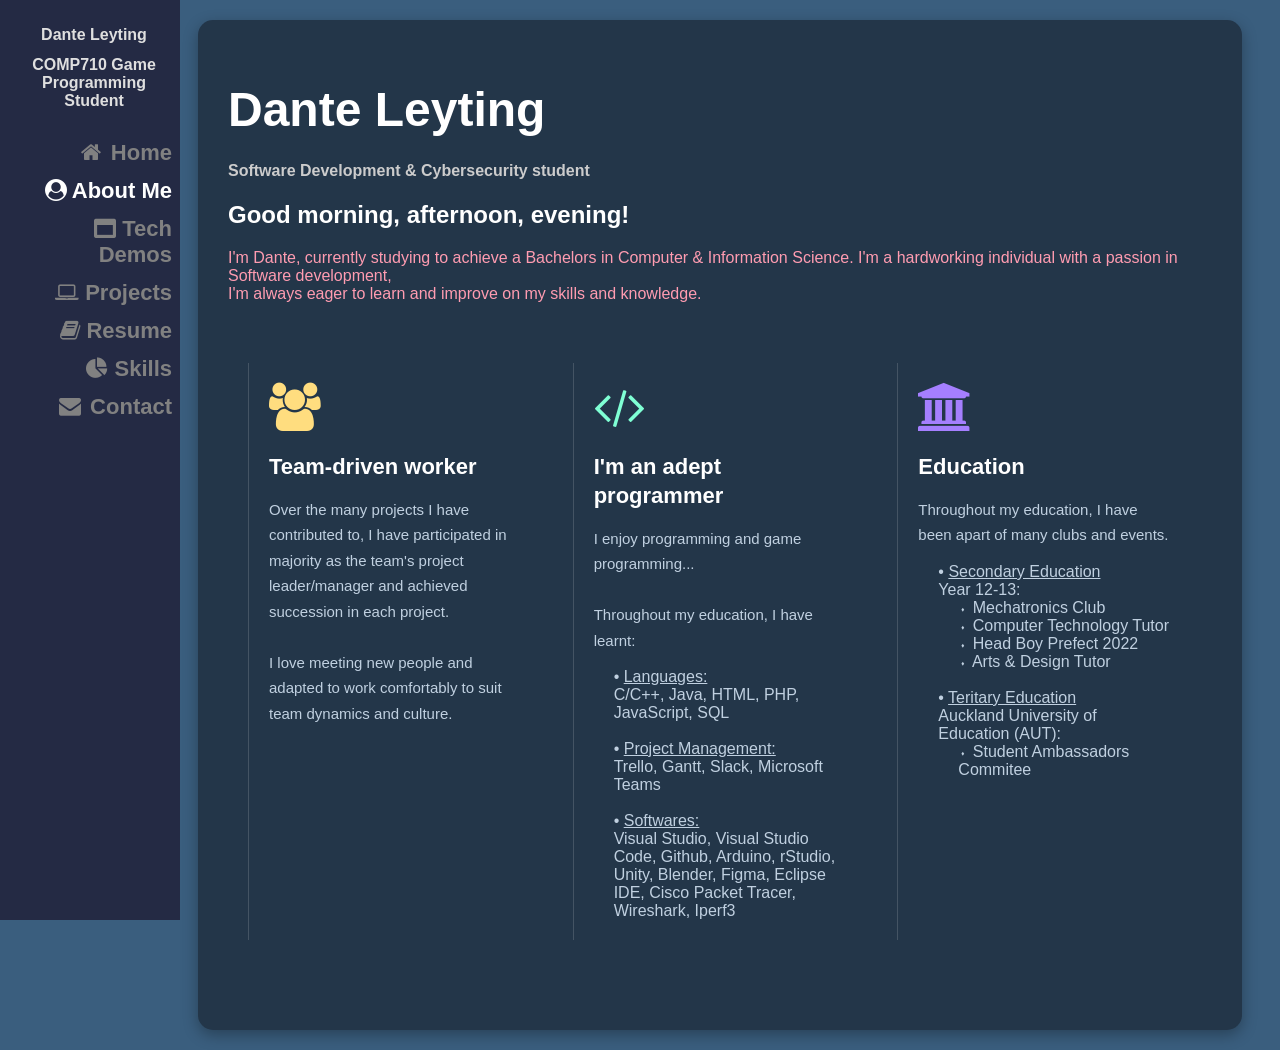
==== about_me.html @ 5d76dc52 "about me page" ====
<!-- Side navigation -->


<!DOCTYPE html>
<html>
<head>
  <link rel="stylesheet" href="https://cdnjs.cloudflare.com/ajax/libs/font-awesome/4.7.0/css/font-awesome.min.css">
    <link rel="stylesheet" href="styles.css">
    <title>Portfolio Homepage</title>
</head>
<body style="background-color: rgb(58, 94, 126);">
  
    <div class="sidenav">
      <b>Dante Leyting</b>
      <b>COMP710 Game Programming Student</b><br>
  <a href="home.html"><i class="fa fa-fw fa-home"></i> Home</a>
  <a href="about_me.html" style="color: #ffffff;"><i class="fa fa-user-circle"></i> About Me</a>
  <a href="#"><i class="fa fa-window-maximize"></i> Tech Demos</a>
  <a href="projects.html"><i class="fa fa-laptop"></i> Projects</a>
  <a href="resume.html" ><i class="fa fa-book"></i> Resume</a>
  <a href="skills.html"><i class="fa fa-pie-chart"></i> Skills</a>
  <a href="#"><i class="fa fa-fw fa-envelope"></i> Contact</a>
</div>
<div class="main">
      <div class="portfolio-project-page">
        <h1 class="portfolio-project-title">Dante Leyting</h1>
        <h4 style="color:#cccccc">Software Development & Cybersecurity student</h4>
        <h2 style="color:#ffffff">Good morning, afternoon, evening!<br></h2>
        <p style="color: #ff9cb1;">
            
            I'm Dante, currently studying to achieve a Bachelors in Computer & Information Science. I'm a hardworking individual with a passion in Software development, <br>
            I'm always eager to learn and improve on my skills and knowledge.
        </p>
        <div class="highlights-section">
    <div class="highlight-card">
        <i class="fa fa-users highlight-icon" style="color: rgb(255, 221, 127); font-size: 48px;"></i>
        <h3>Team-driven worker</h3>
        <p>
            Over the many projects I have contributed to, I have participated in majority as the team's project leader/manager and achieved succession in each project.<br><br>
            I love meeting new people and adapted to work comfortably to suit team dynamics and culture.
        </p>
    </div>
    <div class="highlight-card">
        <i class="fa fa-code highlight-icon" style="color: rgb(127, 255, 212); font-size: 48px;"></i>
        <h3>I'm an adept programmer</h3>
        <p>
            I enjoy programming and game programming...
            <br><br>
            Throughout my education, I have learnt:
        </p>
        <div style="margin-left: 20px; color:#c0d0e0">
            • <u>Languages:</u><br>
            C/C++, Java, HTML, PHP, JavaScript, SQL<br><br>
            • <u>Project Management:</u><br>
            Trello, Gantt, Slack, Microsoft Teams<br><br>
            • <u>Softwares:</u><br>
            Visual Studio, Visual Studio Code, Github, Arduino, rStudio, Unity, Blender, Figma, Eclipse IDE, Cisco Packet Tracer, Wireshark, Iperf3
        </div>
    </div>
    <div class="highlight-card">
        <i class="fa fa-university" style="color: rgb(165, 127, 255); font-size: 48px;"></i>
        <h3>Education</h3>
        <p>
            Throughout my education, I have been apart of many clubs and events.
            <div style="margin-left: 20px; color:#c0d0e0">
            • <u>Secondary Education</u><br>
            Year 12-13:
            <div style="margin-left: 20px; color:#c0d0e0">
                ⬪ Mechatronics Club<br>
                ⬪ Computer Technology Tutor<br>
                ⬪ Head Boy Prefect 2022<br>
                ⬪ Arts & Design Tutor
            </div>
            <br>
            • <u>Teritary Education</u><br>
            Auckland University of Education (AUT):
            <div style="margin-left: 20px; color:#c0d0e0">
                ⬪ Student Ambassadors Commitee
            </div>
        </div>
        </p>
    </div>
</div>
      </div>
</div>
</body>
</html>
---- styles.css ----
/* The sidebar menu */
.sidenav {
  height: 100%; /* Full-height: remove this if you want "auto" height */
  width: 180px; /* Set the width of the sidebar */
  position: fixed; /* Fixed Sidebar (stay in place on scroll) */
  z-index: 1; /* Stay on top */
  top: 0; /* Stay at the top */
  left: 0;
  background-color: #242a44; /* Black */
  overflow-x: hidden; /* Disable horizontal scroll */
  padding-top: 20px;
}

/* The navigation menu links */
.sidenav a {
  font-weight: bold;
  text-align: right;
  font-family: 'Segoe UI', Tahoma, Geneva, Verdana, sans-serif;
  padding: 6px 8px 6px 16px;
  text-decoration: none;
  font-size: 22px;
  color: #818181;
  display: block;

}
.sidenav b {
  text-align: center;
  font-family: 'Segoe UI', Tahoma, Geneva, Verdana, sans-serif;
  padding: 6px 8px 6px 16px;
  text-decoration: none;
  font-size: 16px;
  color: #dfdfdf;
  display: block;
}

/* When you mouse over the navigation links, change their color */
.sidenav a:hover {
  color: #ffffff;
}

/* Style page content */
.main {
  font-family: 'Segoe UI', Tahoma, Geneva, Verdana, sans-serif;
  margin-left: 160px; /* Same as the width of the sidebar */
  padding: 0px 10px;
}

/* On smaller screens, where height is less than 450px, change the style of the sidebar (less padding and a smaller font size) */
@media screen and (max-height: 450px) {
  .sidenav {padding-top: 15px;}
  .sidenav a {font-size: 18px;}
}
.welcome {
  
  padding: 30px;
  height: 250px;
  width: 550px;
  background-color: rgba(0, 0, 0, 0.65); 
  border-radius: 10%;

  transition: transform 0.2s ease-in-out, box-shadow 0.2s ease-in-out; 
}
.welcome:hover {
  background-color: rgba(0, 0, 0, 0.85);
  transform: scale(1.03); 
    
    /* Optional: Makes the shadow deeper to look like it is lifting up */
    box-shadow: 0 8px 16px rgba(0,0,0,0.3); 
}
.welcome a{
  font-family: 'Segoe UI', Tahoma, Geneva, Verdana, sans-serif;
  font-size: 30px;
  color:rgb(236, 236, 236);
  font-weight: bolder;
}
.welcome b {
  font-family: 'Segoe UI', Tahoma, Geneva, Verdana, sans-serif;
  font-size: 24px;
  color: rgb(236, 236, 236);
  font-weight: normal;
}

.welcome c {
  font-family: 'Segoe UI', Tahoma, Geneva, Verdana, sans-serif;
  font-size: 60px;
  color: rgb(78, 224, 102);
  font-weight: bolder;
}
 /* The container sets the boundaries for absolute positioning */
.image-container {
  position: relative;
  display: inline-block; /* Keeps container tightly fitted to the image size */
  border-radius: 12px;       /* Match the rounding amount */
  overflow: hidden;
  
}

/* Make sure the image behaves responsively */
.image-container img {
  display: block;
  width: 100%;
  height: auto;
  border: 20px solid #dfeeff; /* Blue border example */
  border-radius: 12px;       /* Match the container rounding */
  box-sizing: border-box;
}

/* The overlay text is placed directly over the image container */
.overlay-text {
  position: absolute;
  top: 35%;          /* Moves down to the vertical middle */
  left: 30%;         /* Moves right to the horizontal middle */
  transform: translate(-50%, -50%); /* Perfectly centers the text element */
  
  /* Styling to make the text readable */
  color: white;
  font-family: sans-serif;
  font-size: 24px;
  font-weight: bold;
  text-shadow: 2px 2px 4px rgba(0, 0, 0, 0.7); /* Adds contrast against busy images */
  text-align: left;
  white-space: nowrap;
}

.about-card {
  display: flex;             /* Activates side-by-side layout */
  align-items: center;       /* Centers layout vertically */
  gap: 30px;                 /* Spacing between image and text */
  background-color: #0f83bd; /* Dark background matching the image */
  padding: 40px;
  border-radius: 12px;
  font-family: system-ui, sans-serif;
  max-width: 800px;

  transition: transform 0.2s ease-in-out, box-shadow 0.2s ease-in-out; 
}
.about-card:hover {
  background-color: #055d8a;
  transform: scale(1.03); 
    
    /* Optional: Makes the shadow deeper to look like it is lifting up */
    box-shadow: 0 8px 16px rgba(0,0,0,0.3); 
}

/* Circular Profile Image */
.profile-img {
  width: 150px;
  height: 150px;
  border-radius: 50%;        /* Makes it a perfect circle */
  object-fit: cover;         /* Prevents image stretching */
  flex-shrink: 0;            /* Prevents image from squishing */
}

/* Text Wrapper */
.profile-content {
  display: flex;
  flex-direction: column;    /* Stacks text items vertically */
  gap: 12px;                 /* Spacing between title, paragraph, and link */
}

/* Heading */
.profile-content h2 {
  color: #ffffff;
  margin: 0;
  font-size: 24px;
  font-weight: 600;
}

/* Paragraph Body */
.profile-content p {
  color: #ddeaff;            /* Clean gray color for readability */
  margin: 0;
  font-size: 16px;
  line-height: 1.6;
}
.featured-projects
{
    margin-top: 40px;
    padding: 20px;
}

.featured-projects h2
{
    color: white;
    font-size: 32px;
    margin-bottom: 20px;
}

.project-grid
{
    display: flex;
    gap: 25px;
    flex-wrap: wrap;
}

.project-card
{
    width: 320px;
    background-color: #1e2936;
    border-radius: 12px;
    overflow: hidden;
    box-shadow: 0 4px 12px rgba(0,0,0,0.3);
    transition: 0.3s;
}

.project-card:hover
{
    transform: translateY(-5px);
}

.project-card img
{
    width: 100%;
    height: 180px;
    object-fit: cover;
}

.project-card h3
{
    color: white;
    margin: 15px;
}

.project-card p
{
    color: #d0d0d0;
    margin: 15px;
    min-height: 70px;
}

.project-btn
{
    display: inline-block;
    margin: 15px;
    padding: 10px 18px;
    background-color: #4CAF50;
    color: rgb(255, 255, 255);
    text-decoration: none;
    border-radius: 6px;
}

.project-btn:hover
{
  font-weight: bold;
    background-color: #20a327;
}

.portfolio-project-container
{
    background-color: #233649;
    border-radius: 15px;
    padding: 30px;
    margin: 20px;
    box-shadow: 0 5px 15px rgba(0,0,0,0.3);
}

.portfolio-project-title
{
    color: white;
    font-size: 48px;
    margin-bottom: 25px;
}

.portfolio-project-header
{
    display: flex;
    gap: 30px;
    align-items: flex-start;
    margin-bottom: 30px;
}

.portfolio-project-image
{
    width: 500px;
    border-radius: 10px;
}

.portfolio-project-summary
{
    flex: 1;
}

.portfolio-project-summary h2,
.portfolio-project-section h2
{
    color: white;
}

.portfolio-project-summary p,
.portfolio-project-section p,
.portfolio-project-section li
{
    color: #e0e0e0;
    line-height: 1.7;
}

.portfolio-project-section
{
    margin-top: 30px;
    padding-top: 20px;
    border-top: 1px solid rgba(255,255,255,0.15);
}

.portfolio-project-section h3
{
    color: white;
}

.portfolio-tech-tags
{
    margin-top: 20px;
}

.portfolio-tech-tags span
{
    display: inline-block;
    background-color: #182633;
    color: #4CAF50;
    padding: 8px 15px;
    border-radius: 20px;
    margin-right: 10px;
    margin-bottom: 10px;
}
.portfolio-project-page {
    background-color: #233649;
    border-radius: 15px;
    padding: 30px;
    margin: 20px;
    box-shadow: 0 5px 15px rgba(0,0,0,0.3);
}

.portfolio-project-grid {
    display: grid;
    grid-template-columns: repeat(2, 1fr);
    gap: 20px;
}

.portfolio-project-box {
    background-color: #1a2a3a;
    border-radius: 10px;
    padding: 20px;
    box-shadow: 0 3px 8px rgba(0,0,0,0.2);

    transition: transform 0.2s ease-in-out, box-shadow 0.2s ease-in-out; 
}

.portfolio-project-box:hover {
  transform: scale(1.03); 
    
    /* Optional: Makes the shadow deeper to look like it is lifting up */
    box-shadow: 0 8px 16px rgba(0,0,0,0.3); 
    background-color: #0e1a25;
}

.portfolio-project-box h2 {
    color: white;
    border-bottom: 2px solid #4CAF50;
    padding-bottom: 8px;
    margin-bottom: 15px;
}

.portfolio-project-box h3 {
    color: white;
}

.portfolio-project-box p,
.portfolio-project-box li {
    color: #e0e0e0;
    line-height: 1.7;
}

.portfolio-project-box a {
    color: #4CAF50;
    text-decoration: none;
}

.portfolio-project-box a:hover {
    text-decoration: underline;
}

/* Container for an individual skill row */
.skill-item {
    margin-bottom: 15px;
    color: #ffffff;
}

/* Positions the skill title and 1-10 text on the same line */
.skill-name {
    display: inline-block;
    font-weight: bold;
    margin-bottom: 5px;
}

.skill-level {
    float: right;
    font-size: 0.9em;
    opacity: 0.8;
}

/* The empty gray background track of the meter */
.skill-bar-container {
    width: 100%;
    background-color: #2c3e50;
    border-radius: 5px;
    height: 10px;
    overflow: hidden;
    clear: both; /* Prevents layout issues with floats */
}

/* The colored filled indicator meter */
.skill-bar {
    height: 100%;
    background-color: #3498db; /* Sleek blue fill meter */
    border-radius: 5px;
    transition: width 0.4s ease-in-out;
}
.highlights-section {
    display: grid;
    grid-template-columns: repeat(3, 1fr);
    gap: 30px;
    padding: 40px 20px;
    margin: 20px 0;
}

.highlight-card {
    padding: 20px;
    border-left: 1px solid rgba(255, 255, 255, 0.15);
}

.highlight-icon {
    font-size: 48px;
    color: #e0e0e0;
    margin-bottom: 20px;
    display: block;
}

.highlight-card h3 {
    color: #ffffff;
    font-size: 22px;
    font-weight: 600;
    margin-bottom: 15px;
    line-height: 1.3;
}

.highlight-card p {
    color: #c0d0e0;
    font-size: 15px;
    line-height: 1.7;
}

.highlight-card ul {
    color: #c0d0e0;
    font-size: 15px;
    line-height: 1.7;
    padding-left: 18px;
}

.highlight-card li {
    margin-bottom: 6px;
}

/* Responsive: stack on smaller screens */
@media screen and (max-width: 768px) {
    .highlights-section {
        grid-template-columns: 1fr;
    }
}
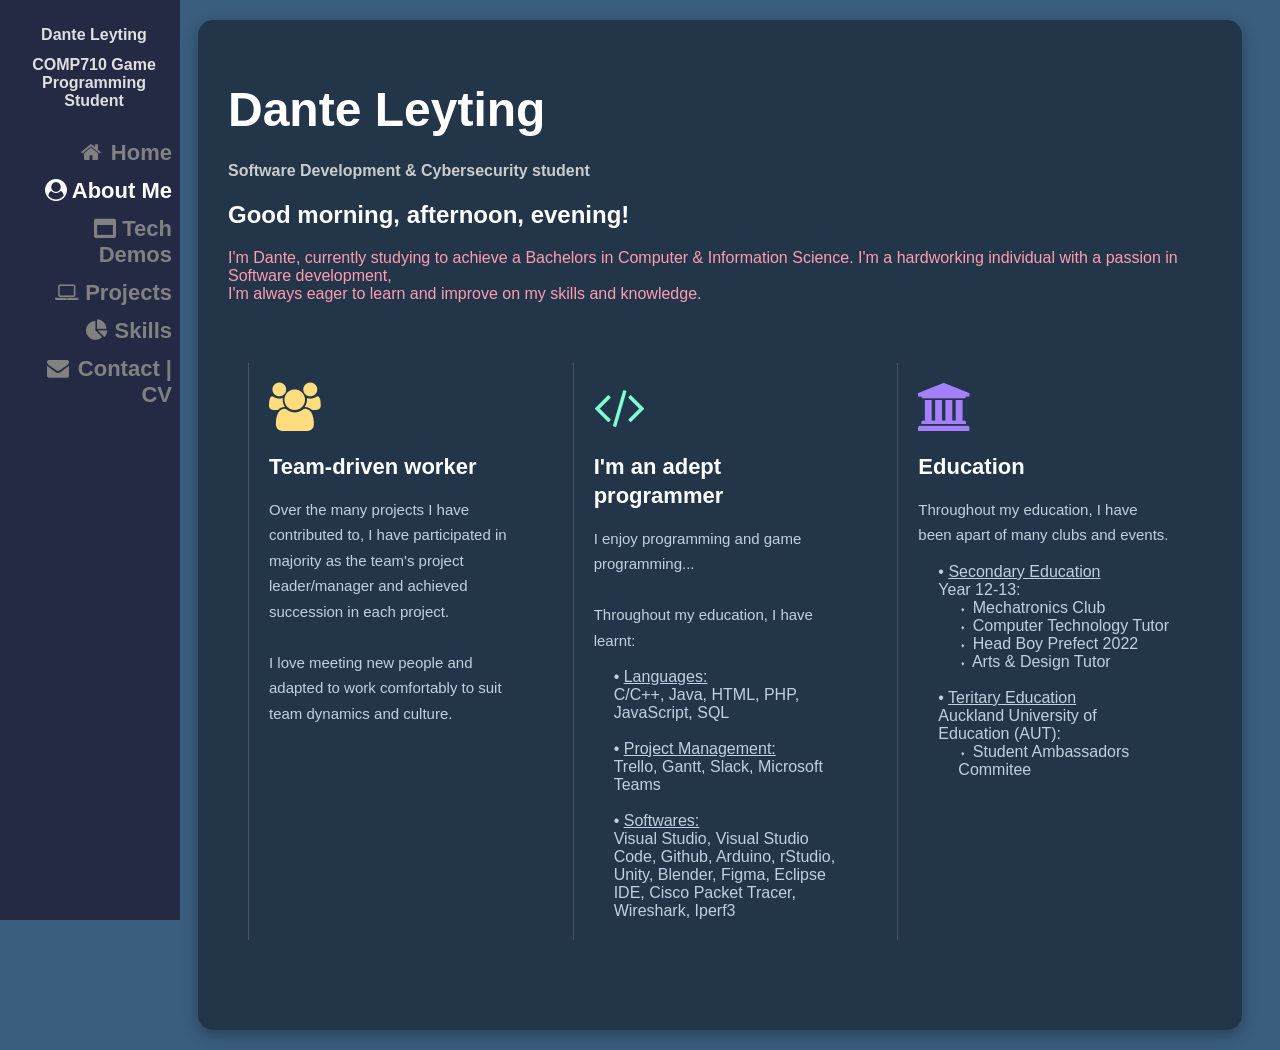
==== commit 8aab57b5: "tech demos page" ====
--- a/about_me.html
+++ b/about_me.html
@@ -15,11 +15,10 @@
       <b>COMP710 Game Programming Student</b><br>
   <a href="home.html"><i class="fa fa-fw fa-home"></i> Home</a>
   <a href="about_me.html" style="color: #ffffff;"><i class="fa fa-user-circle"></i> About Me</a>
-  <a href="#"><i class="fa fa-window-maximize"></i> Tech Demos</a>
+  <a href="tech_demos.html"><i class="fa fa-window-maximize"></i> Tech Demos</a>
   <a href="projects.html"><i class="fa fa-laptop"></i> Projects</a>
-  <a href="resume.html" ><i class="fa fa-book"></i> Resume</a>
   <a href="skills.html"><i class="fa fa-pie-chart"></i> Skills</a>
-  <a href="#"><i class="fa fa-fw fa-envelope"></i> Contact</a>
+  <a href="contact.html"><i class="fa fa-fw fa-envelope"></i> Contact | CV</a>
 </div>
 <div class="main">
       <div class="portfolio-project-page">
--- a/styles.css
+++ b/styles.css
@@ -35,7 +35,7 @@
 
 /* When you mouse over the navigation links, change their color */
 .sidenav a:hover {
-  color: #ffffff;
+  color: #e2e2e2;
 }
 
 /* Style page content */
@@ -132,13 +132,12 @@
   font-family: system-ui, sans-serif;
   max-width: 800px;
 
-  transition: transform 0.2s ease-in-out, box-shadow 0.2s ease-in-out; 
+  transition: transform 0.2s ease-in-out, box-shadow 0.2s ease-in-out, background-color 0.8s ease-in-out; 
 }
 .about-card:hover {
   background-color: #055d8a;
-  transform: scale(1.03); 
+  transform: scale(0.8); 
     
-    /* Optional: Makes the shadow deeper to look like it is lifting up */
     box-shadow: 0 8px 16px rgba(0,0,0,0.3); 
 }
 
@@ -237,6 +236,7 @@
     color: rgb(255, 255, 255);
     text-decoration: none;
     border-radius: 6px;
+    transition: background-color 0.2s ease;
 }
 
 .project-btn:hover
@@ -336,7 +336,7 @@
 }
 
 .portfolio-project-box {
-    background-color: #1a2a3a;
+    background-color: #0d1b2a;
     border-radius: 10px;
     padding: 20px;
     box-shadow: 0 3px 8px rgba(0,0,0,0.2);
@@ -464,4 +464,172 @@
     .highlights-section {
         grid-template-columns: 1fr;
     }
+}
+
+.contacts-section
+{
+    display: flex;
+    justify-content: center;
+    gap: 40px;
+    margin-top: 50px;
+    flex-wrap: wrap;
+}
+
+.contacts-card
+{
+    width: 710px;
+    height: 250px;
+
+    background-color: #102233;
+
+    border-radius: 15px;
+
+    display: flex;
+    align-items: center;
+    gap: 25px;
+    justify-content: left;
+    padding-left: 30px;
+
+    text-align: left;
+
+    box-shadow: 0 5px 15px rgba(0,0,0,0.3);
+
+    transition: 0.3s;
+}
+
+.contacts-card:hover
+{
+    transform: translateY(-5px);
+}
+
+.contacts-link
+{
+    text-decoration: none;
+    color: white;
+}
+
+.contact-link:hover
+{
+    color: #ffffff;
+    text-decoration: none;
+}
+
+.contacts-card i
+{
+    font-size: 80px;
+    color: white;
+    margin-bottom: 15px;
+}
+
+.contacts-card h2
+{
+    color: white;
+    margin: 10px 0;
+}
+
+.contacts-card p
+{
+    color: #dcdcdc;
+}
+
+.demo-title
+{
+    color: white;
+    font-size: 48px;
+    margin-bottom: 25px;
+}
+.demo-summary {
+    color: white;
+    border-bottom: white;
+}
+.demo-subtitle{
+    color: white;
+    font-size: 32px;
+    margin-bottom: 2px;
+    font-weight: 500;
+}
+
+/* ===== TECH DEMOS PAGE ===== */
+
+.demos-grid {
+    display: grid;
+    grid-template-columns: repeat(2, 1fr);
+    gap: 20px;
+}
+
+.demo-card {
+    background-color: #0d1b2a;
+    border-radius: 12px;
+    padding: 25px;
+    border: 1px solid rgba(255, 255, 255, 0.08);
+    border-top: 3px solid #3498db;
+    box-shadow: 0 4px 12px rgba(0, 0, 0, 0.3);
+    transition: transform 0.2s ease, box-shadow 0.2s ease, border-top-color 0.2s ease;
+}
+
+.demo-card:hover {
+    transform: translateY(-5px);
+    box-shadow: 0 10px 25px rgba(0, 0, 0, 0.4);
+    border-top-color: #4CAF50;
+}
+
+.demo-card-label {
+    font-family: 'Segoe UI', Tahoma, Geneva, Verdana, sans-serif;
+    font-size: 12px;
+    font-weight: 700;
+    letter-spacing: 2px;
+    text-transform: uppercase;
+    color: #3498db;
+    margin-bottom: 10px;
+}
+
+.demo-card h3 {
+    color: #ffffff;
+    font-size: 20px;
+    margin: 0 0 15px 0;
+}
+
+.demo-card p {
+    color: #a0b4c8;
+    font-size: 14px;
+    line-height: 1.6;
+    margin: 0 0 15px 0;
+}
+
+.demo-card-links {
+    display: flex;
+    gap: 12px;
+    margin-top: 20px;
+    padding-top: 15px;
+    border-top: 1px solid rgba(255, 255, 255, 0.08);
+}
+
+.demo-link {
+    display: inline-flex;
+    align-items: center;
+    gap: 6px;
+    padding: 7px 14px;
+    border-radius: 6px;
+    font-size: 13px;
+    font-weight: 600;
+    text-decoration: none;
+    transition: background-color 0.2s ease;
+}
+
+.demo-link-github {
+    background-color: #1a2a3a;
+    color: #c0d0e0;
+}
+
+.demo-link-github:hover {
+    background-color: rgb(75, 115, 158);
+    color: #ffffff;
+}
+
+.demo-subcard {
+    background-color: #0d1b2a;
+    border-radius: 12px;
+    padding: 25px;
+    border: 1px solid rgba(255, 255, 255, 0.2);
+    box-shadow: 0 4px 12px rgba(0, 0, 0, 0.5);
 }
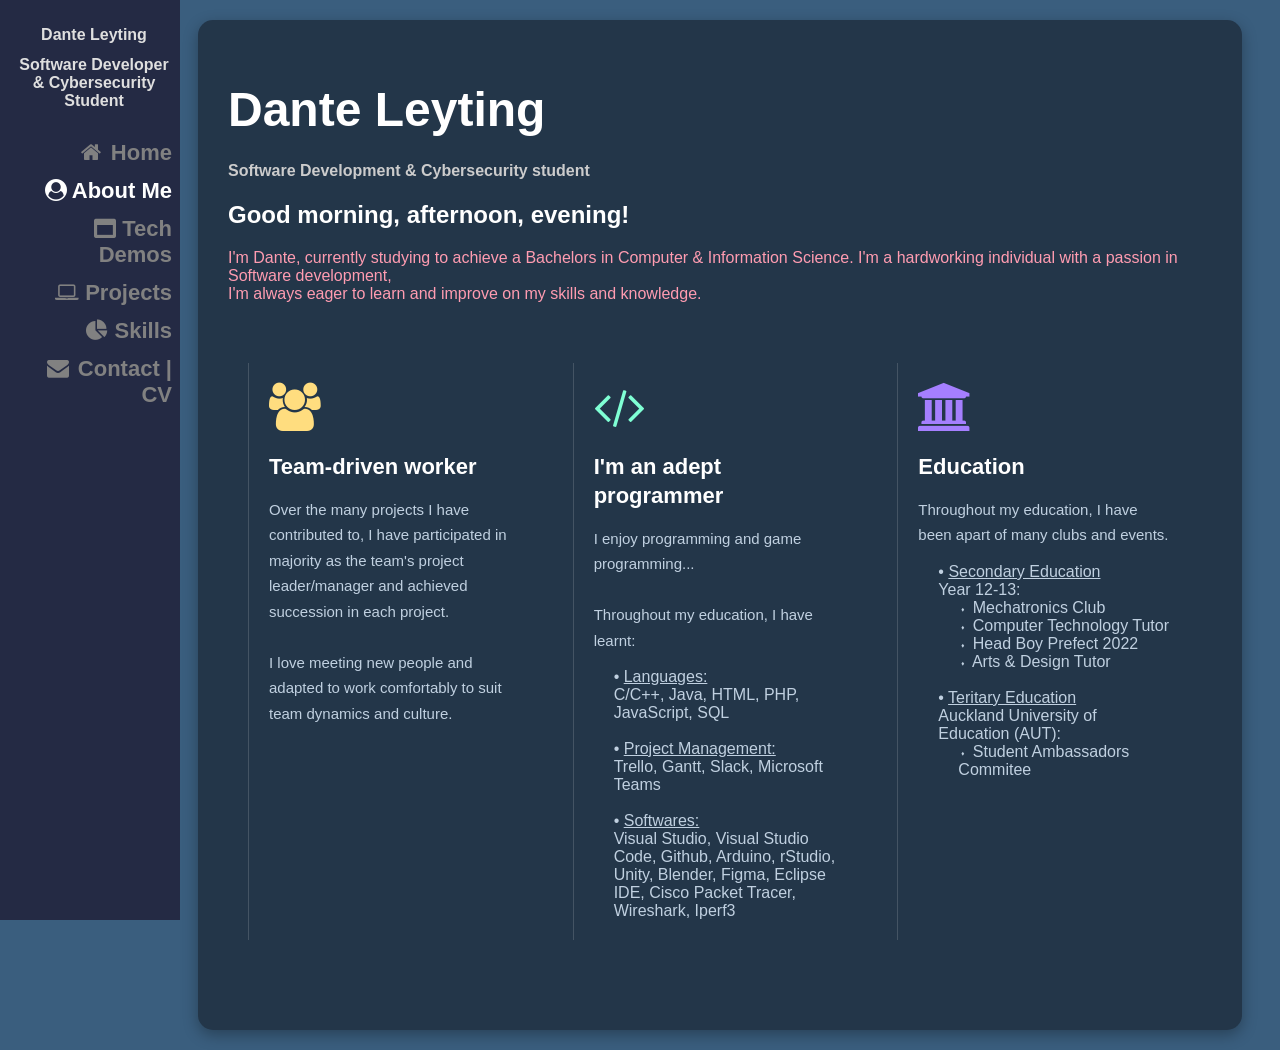
==== commit adf0bcbc: "removed resume page" ====
--- a/about_me.html
+++ b/about_me.html
@@ -12,7 +12,7 @@
   
     <div class="sidenav">
       <b>Dante Leyting</b>
-      <b>COMP710 Game Programming Student</b><br>
+      <b>Software Developer & Cybersecurity Student</b><br>
   <a href="home.html"><i class="fa fa-fw fa-home"></i> Home</a>
   <a href="about_me.html" style="color: #ffffff;"><i class="fa fa-user-circle"></i> About Me</a>
   <a href="tech_demos.html"><i class="fa fa-window-maximize"></i> Tech Demos</a>
